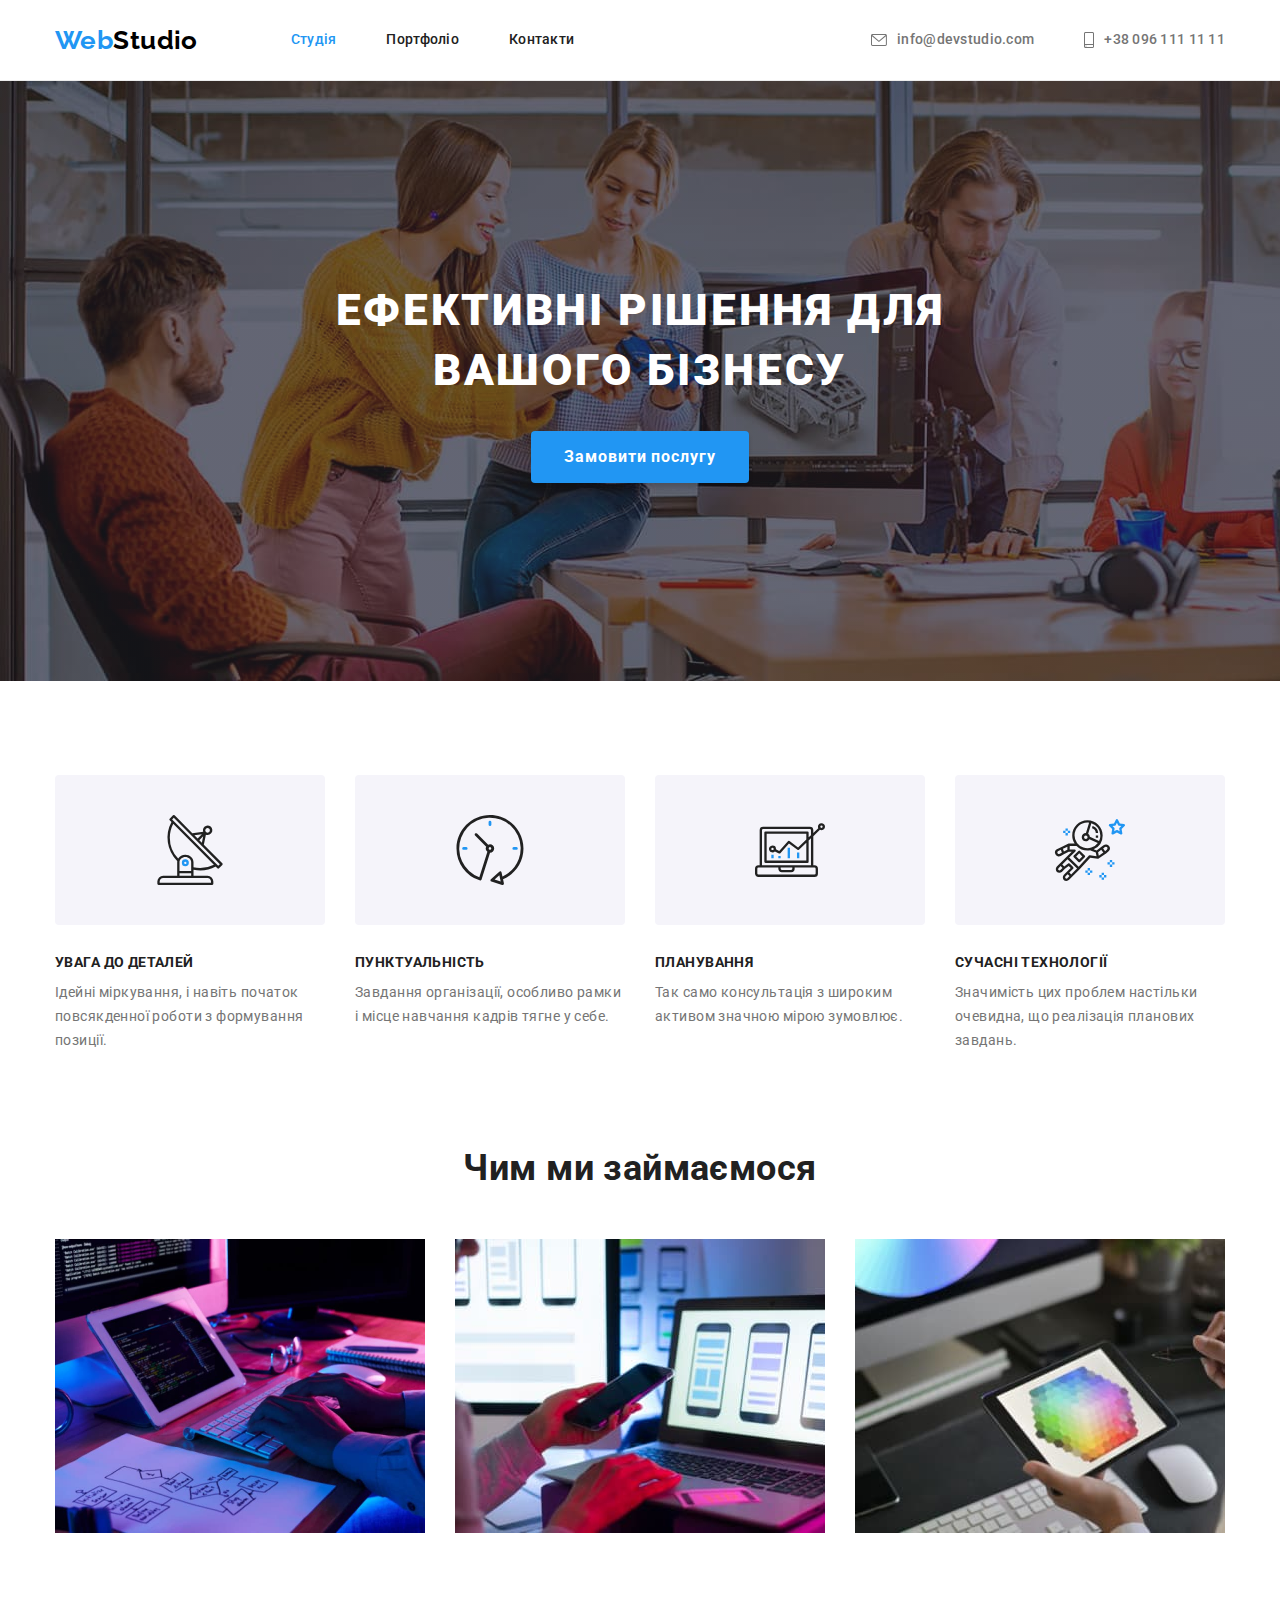
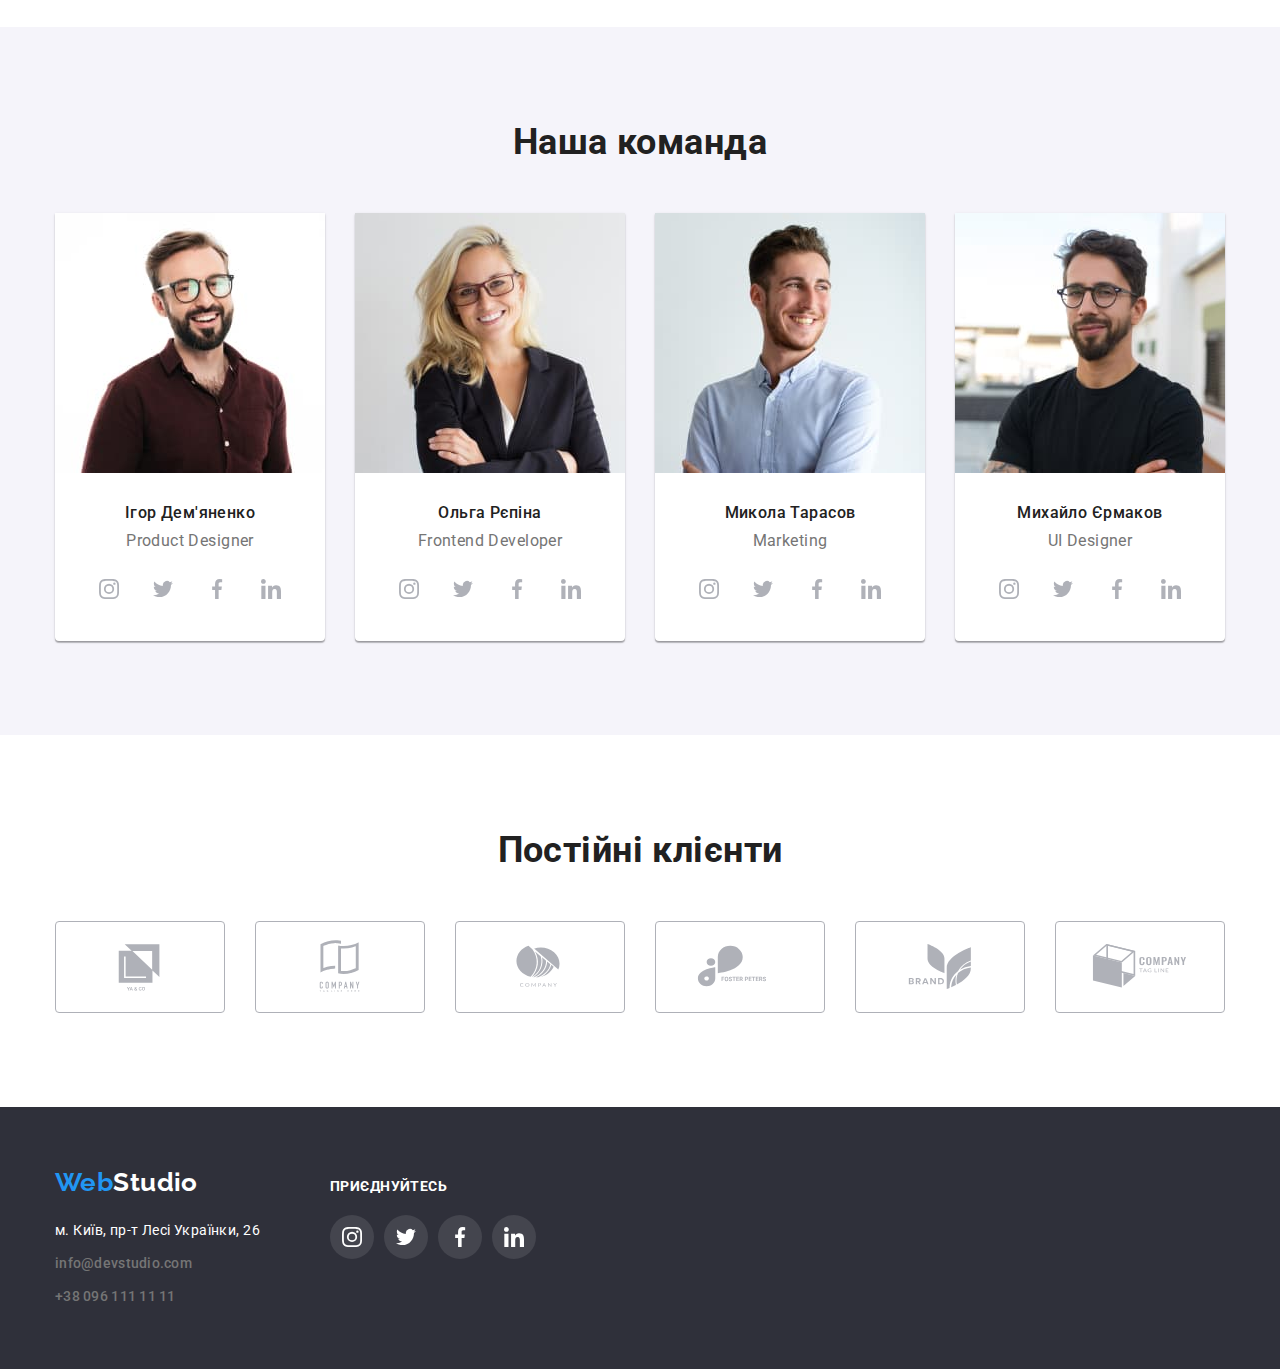
==== index.html @ b2837404 "Initial commit" ====
<!DOCTYPE html>
<html lang="uk">
<head>
    <meta charset="UTF-8">
    <meta http-equiv="X-UA-Compatible" content="IE=edge">
    <meta name="viewport" content="width=device-width, initial-scale=1.0">
    <title>Студія</title>
    <link href="https://fonts.googleapis.com/css2?family=Raleway:wght@700&family=Roboto:wght@400;500;700;900&display=swap"
        rel="stylesheet">
    <link rel="stylesheet" href="https://cdnjs.cloudflare.com/ajax/libs/modern-normalize/1.1.0/modern-normalize.min.css">
    <link rel="stylesheet" href="./css/style.css" />
</head>
<body class="page">
    <header class="page-header">
        <div class="container">
            <nav class="main-nav">
            <a class="logo-link" href="./index.html">Web<span class="logo-header">Studio</span></a>
            <ul class="site-nav list">
                <li class="item"><a class="link current" href="./index.html">Студія</a></li>
                <li class="item"><a class="link" href="./portfolio.html">Портфоліо</a></li>
                <li class="item"><a class="link" href="#contacts">Контакти</a></li>
            </ul>
            </nav>
            <ul class="site-nav-hc list">
                <li class="item"><a class="contact" href="mailto:info@devstudio.com">
                    <svg class="contacts-icon" width="16" height="12">
                        <use href="./images/sprite.svg#icon-envelope"></use>
                    </svg>
                    info@devstudio.com</a>
                </li>
                <li class="item"><a class="contact" href="tel:+380961111111">
                    <svg class="contacts-icon" width="10" height="16">
                        <use href="./images/sprite.svg#icon-smartphone"></use>
                    </svg>+38 096 111 11 11</a></li>
            </ul>
        </div>
    </header>
    <main>
        <!-- Заголовок з кнопкой -->
        <section class="hero">
                <h1 class="hero-title">Ефективні рішення для вашого бізнесу</h1>
                <button type="button" class="hero-button">Замовити послугу</button>
        </section>

        <!-- Головні якості Section-2 -->

        <section class="section-quality section">
            <div class="container">
                <h2 class="visually-hidden">Головні якості студії</h2>
                <ul class="list list-mqs">
                    <li  class="item-mqs">
                        <div class="icon-mqs"><svg>
                            <use href="./images/sprite.svg#icon-antenna"></use>
                        </svg></div>
                        <h3 class="section-title-minor">Увага до деталей</h3>
                        <p class="text-mqs">Ідейні міркування, і навіть початок повсякденної роботи з формування позиції.</p>
                    </li>
                    <li class="item-mqs">
                        <div class="icon-mqs"><svg>
                            <use href="./images/sprite.svg#icon-clock"></use>
                        </svg></div>
                        <h3 class="section-title-minor">Пунктуальність</h3>
                        <p class="text-mqs">Завдання організації, особливо рамки і місце навчання кадрів тягне у себе.</p>
                    </li>
                    <li class="item-mqs">
                        <div class="icon-mqs"><svg>
                            <use href="./images/sprite.svg#icon-diagram"></use>
                        </svg></div>
                        <h3 class="section-title-minor">Планування</h3>
                        <p class="text-mqs">Так само консультація з широким активом значною мірою зумовлює.</p>
                    </li>
                    <li class="item-mqs">
                        <div class="icon-mqs"><svg>
                            <use href="./images/sprite.svg#icon-astronaut"></use>
                        </svg></div>
                        <h3 class="section-title-minor">Сучасні технології</h3>
                        <p class="text-mqs">Значимість цих проблем настільки очевидна, що реалізація планових завдань.</p>
                    </li>
                </ul>
            </div>
        </section>

        <!--Роботи Section-3  -->

        <section class="section-work">
                <div class="container">
                    <h2 class="section-title">Чим ми займаємося</h2>
                        <ul class="list list-wwd">
                            <li class="item-wwd">
                                <img 
                                src="./images/image.jpg"   
                                alt="Програміст пише код за допомогою блок-схеми"
                                width="370"
                                height="294" /></li>
                            <li class="item-wwd">
                                <img 
                                src="./images/img(1).jpg" 
                                alt="Дівчина вибирає тему для смартфону" 
                                width="370" 
                                height="294" /></li>
                            <li class="item-wwd">
                                <img 
                                src="./images/img(2).jpg" 
                                alt="Дизайнер обирає колір на планшеті" 
                                width="370" 
                                height="294" /></li>
                        </ul>
                </div>   
        </section>

        <!--Команда Section-4  -->

        <section class="section-team section">
            <div class="container">
                <h2 class="section-title">Наша команда</h2>
                    <ul class="list list-team">
                        <li class="worker"><img src="./images/ihor-demidenko.jpg" alt="Ігор Дем'яненко" width="270" height="260" />
                            <div class="description-ourteam">
                                <h3 class="section-title-none">Ігор Дем'яненко</h3>
                                <p class="text-ourteam">Product Designer</p>
                                <ul class="social-network list">
                                <li class="social-item">                                  
                                    <a 
                                    class="social-link" 
                                    href="#" 
                                    target="_blank" 
                                    rel="noopener noreferrer" 
                                    aria-label="Instagram">
                                    <svg class="social-icon" width="20" height="20">
                                        <use href="./images/sprite.svg#icon-instagram"></use>
                                    </svg>
                                    </a>
                                </li>
                                <li class="social-item">
                                    <a 
                                    class="social-link"
                                    href="#"
                                    target="_blank"
                                    rel="noopener noreferrer"
                                    aria-label="Twitter">
                                    <svg class="social-icon" width="20" height="20">
                                        <use href="./images/sprite.svg#icon-twitter"></use>
                                    </svg>
                                    </a>
                                </li>
                                <li class="social-item">
                                    <a 
                                    class="social-link"
                                    href="#"
                                    target="_blank"
                                    rel="noopener noreferrer"
                                    aria-label="Instagram">
                                    <svg class="social-icon" width="20" height="20">
                                        <use href="./images/sprite.svg#icon-facebook"></use>
                                    </svg>
                                    </a>
                                </li>
                                <li class="social-item">
                                    <a 
                                    class="social-link"
                                    href="#"
                                    target="_blank"
                                    rel="noopener noreferrer"
                                    aria-label="Instagram">
                                    <svg class="social-icon" width="20" height="20">
                                        <use href="./images/sprite.svg#icon-linkedin"></use>
                                    </svg>
                                    </a>
                                </li>
                            </ul>
                        </div>    
                        </li>
                        <li class="worker"><img src="./images/olga-repina.jpg" alt="Ольга Рєпіна" width="270" height="260" />
                            <div class="description-ourteam">
                                <h3 class="section-title-none">Ольга Рєпіна</h3>
                                <p class="text-ourteam">Frontend Developer</p>
                                <ul class="social-network list">
                                <li class="social-item">
                                    <a class="social-link" href="#" target="_blank" rel="noopener noreferrer" aria-label="Instagram">
                                        <svg class="social-icon" width="20" height="20">
                                            <use href="./images/sprite.svg#icon-instagram"></use>
                                        </svg>
                                    </a>
                                </li>
                                <li class="social-item">
                                    <a class="social-link" href="#" target="_blank" rel="noopener noreferrer" aria-label="Twitter">
                                        <svg class="social-icon" width="20" height="20">
                                            <use href="./images/sprite.svg#icon-twitter"></use>
                                        </svg>
                                    </a>
                                </li>
                                <li class="social-item">
                                    <a class="social-link" href="#" target="_blank" rel="noopener noreferrer" aria-label="Instagram">
                                        <svg class="social-icon" width="20" height="20">
                                            <use href="./images/sprite.svg#icon-facebook"></use>
                                        </svg>
                                    </a>
                                </li>
                                <li class="social-item">
                                    <a class="social-link" href="#" target="_blank" rel="noopener noreferrer" aria-label="Instagram">
                                        <svg class="social-icon" width="20" height="20">
                                            <use href="./images/sprite.svg#icon-linkedin"></use>
                                        </svg>
                                    </a>
                                </li>
                            </ul>
                        </div>  
                        </li>
                        <li class="worker"><img src="./images/mykola-tarasov.jpg" alt="Микола Тарасов" width="270" height="260" />
                            <div class="description-ourteam">
                                <h3 class="section-title-none">Микола Тарасов</h3>
                                <p class="text-ourteam">Marketing</p>
                                <ul class="social-network list">
                                <li class="social-item">
                                    <a class="social-link" href="#" target="_blank" rel="noopener noreferrer" aria-label="Instagram">
                                        <svg class="social-icon" width="20" height="20">
                                            <use href="./images/sprite.svg#icon-instagram"></use>
                                        </svg>
                                    </a>
                                </li>
                                <li class="social-item">
                                    <a class="social-link" href="#" target="_blank" rel="noopener noreferrer" aria-label="Twitter">
                                        <svg class="social-icon" width="20" height="20">
                                            <use href="./images/sprite.svg#icon-twitter"></use>
                                        </svg>
                                    </a>
                                </li>
                                <li class="social-item">
                                    <a class="social-link" href="#" target="_blank" rel="noopener noreferrer" aria-label="Instagram">
                                        <svg class="social-icon" width="20" height="20">
                                            <use href="./images/sprite.svg#icon-facebook"></use>
                                        </svg>
                                    </a>
                                </li>
                                <li class="social-item">
                                    <a class="social-link" href="#" target="_blank" rel="noopener noreferrer" aria-label="Instagram">
                                        <svg class="social-icon" width="20" height="20">
                                            <use href="./images/sprite.svg#icon-linkedin"></use>
                                        </svg>
                                    </a>
                                </li>
                            </ul>
                        </div>    
                        </li>
                        <li class="worker"><img src="./images/mykhailo-yermakov.jpg" alt="Михайло Єрмаков" width="270" height="260" />
                            <div class="description-ourteam">
                                <h3 class="section-title-none">Михайло Єрмаков</h3>
                                <p class="text-ourteam">UI Designer</p>
                                <ul class="social-network list">
                                <li class="social-item">
                                    <a class="social-link" href="#" target="_blank" rel="noopener noreferrer" aria-label="Instagram">
                                        <svg class="social-icon" width="20" height="20">
                                            <use href="./images/sprite.svg#icon-instagram"></use>
                                        </svg>
                                    </a>
                                </li>
                                <li class="social-item">
                                    <a class="social-link" href="#" target="_blank" rel="noopener noreferrer" aria-label="Twitter">
                                        <svg class="social-icon" width="20" height="20">
                                            <use href="./images/sprite.svg#icon-twitter"></use>
                                        </svg>
                                    </a>
                                </li>
                                <li class="social-item">
                                    <a class="social-link" href="#" target="_blank" rel="noopener noreferrer" aria-label="Instagram">
                                        <svg class="social-icon" width="20" height="20">
                                            <use href="./images/sprite.svg#icon-facebook"></use>
                                        </svg>
                                    </a>
                                </li>
                                <li class="social-item">
                                    <a class="social-link" href="#" target="_blank" rel="noopener noreferrer" aria-label="Instagram">
                                        <svg class="social-icon" width="20" height="20">
                                            <use href="./images/sprite.svg#icon-linkedin"></use>
                                        </svg>
                                    </a>
                                </li>
                            </ul>
                        </div>  
                        </li>
                    </ul>
            </div>
        </section>
        <section class="clients section">
            <div class="clients-content container">
                <h2 class="section-title">Постійні клієнти</h2>
                <ul class="clients-list list">
                    <li class="clients-item">
                        <a class="clients-link" href="#" target="_blank" rel="noopener noreferrer">
                            <svg class="clients-icon" width="106" height="60">
                                <use href="./images/sprite.svg#icon-logo1">
                                </use>
                            </svg>
                        </a>
                    </li>
                    <li class="clients-item">
                        <a class="clients-link" href="#" target="_blank" rel="noopener noreferrer">
                            <svg class="clients-icon" width="106" height="60">
                                <use href="./images/sprite.svg#icon-logo2">
                                </use>
                            </svg>
                        </a>
                    </li>
                    <li class="clients-item">
                        <a class="clients-link" href="#" target="_blank" rel="noopener noreferrer">
                            <svg class="clients-icon" width="106" height="60">
                                <use href="./images/sprite.svg#icon-logo3">
                                </use>
                            </svg>
                        </a>
                    </li>
                    <li class="clients-item">
                        <a class="clients-link" href="#" target="_blank" rel="noopener noreferrer">
                            <svg class="clients-icon" width="106" height="60">
                                <use href="./images/sprite.svg#icon-logo4">
                                </use>
                            </svg>
                        </a>
                    </li>
                    <li class="clients-item">
                        <a class="clients-link" href="#" target="_blank" rel="noopener noreferrer">
                            <svg class="clients-icon" width="106" height="60">
                                <use href="./images/sprite.svg#icon-logo5">
                                </use>
                            </svg>
                        </a>
                    </li>
                    <li class="clients-item">
                        <a class="clients-link" href="#" target="_blank" rel="noopener noreferrer">
                            <svg class="clients-icon" width="106" height="60">
                                <use href="./images/sprite.svg#icon-logo6">
                                </use>
                            </svg>
                        </a>
                    </li>
                </ul>
            </div>
        </section>
    </main>

    <!-- Футер -->

    <footer>
        <div class="container footer-container">
                <div><a class="logo-link" href="./index.html">Web<span class="logo-footer">Studio</span></a>
                <address>
                    <ul class="site-nav-fc list">
                        <li><a class="address" href="https://goo.gl/maps/CPtrU1FHBa2aNyZL9" target="_blank" rel="noopener noreferrer nofollow">м. Київ, пр-т Лесі Українки, 26</a></li>
                        <li><a class="contact" href="mailto:info@devstudio.com">info@devstudio.com</a></li>
                        <li><a class="contact" href="tel:+380961111111">+38 096 111 11 11</a></li>
                    </ul>   
                </address>
                </div>
            <div class="network">
                <p class="network-title">Приєднуйтесь</p>
                    <ul class="network-list list">
                        <li class="network-item">
                            <a class="network-link" href="#" target="_blank" rel="noopener noreferrer">
                                <svg class="network-icon" width="20" height="20">
                                    <use href="./images/sprite.svg#icon-instagram"></use>
                                </svg>
                            </a>
                        </li>
                        <li class="network-item">
                            <a class="network-link" href="#" target="_blank" rel="noopener noreferrer">
                                <svg class="network-icon" width="20" height="20">
                                    <use href="./images/sprite.svg#icon-twitter"></use>
                                </svg>
                            </a>
                        </li>
                        <li class="network-item">
                            <a class="network-link" href="" target="_blank" rel="noopener noreferrer">
                                <svg class="network-icon" width="20" height="20">
                                    <use href="./images/sprite.svg#icon-facebook"></use>
                                </svg>
                            </a>
                        </li>
                        <li class="network-item">
                            <a class="network-link" href="" target="_blank" rel="noopener noreferrer">
                                <svg class="network-icon" width="20" height="20">
                                    <use href="./images/sprite.svg#icon-linkedin"></use>
                                </svg>
                            </a>
                        </li>
                    </ul>
                </div>
        </div>    
    </footer>
</body>
</html>
---- css/style.css ----
:root {
   /* Text colors */
    --primary-txt-cl: #757575;
    --title-txt-cl: #212121;
    --accent-txt-cl: #2196F3 ;
    --text-white: #ffffff;
    --logo-header: #000000;
    --logo-footer: #ffffff;
    /* Background */
    --primary-white-cl: #ffffff;
    --accent-bg-cl: #2196F3;
    --gray-bg-cl: #2F303A;
    --additional-gray-cl: #F5F4FA;
    --clients-gray-cl: #AFB1B8;
    /* Colors for button */
    --btn-radio-bg: #F5F4FA;
    --text-bt-cl: #ffffff;
    --active-bg-cl: #188CE8;
    /* border-bottom */
    --border-bottom-header: #ECECEC;
    --border-div: #EEEEEE;
    /* network */
    --network-notact: #AFB1B8;
}
    
body {
    font-size: 14px;
    line-height: 1.71;
    font-family: 'Roboto', sans-serif;
    letter-spacing: 0.03em;

    color: var(--primary-txt-cl);
    background-color: var(--primary-white-cl);
}

.text {
    color: #757575;

    text-decoration: none;
    font-size: 16px;
    line-height: 1.88;
}

h1,
h2,
h3,
h4,
h5,
h6,
p,
ul {
    margin: 0px;
    padding: 0px;
}

.container {
    margin-left: auto;
    margin-right: auto;
    padding-left: 15px;
    padding-right: 15px;
    width: 1200px;
}

.section {
    padding-top: 94px;
    padding-bottom: 94px;
}

img {
    display: block;
}

.list {
    margin: 0;
    padding: 0;
    list-style: none;
}
/* ========== header ========== */
/* LOGO */

.logo-link {
    color: var(--accent-txt-cl);
    font-family: Raleway, sans-serif;
      
    font-weight: 700;
    font-size: 26px;    
    line-height: 1.19; 
    text-decoration: none; 
}

.logo-header {
    color: var(--logo-header);
}

.logo-footer {
    color: var(--logo-footer);
}



.page-header {
    border-bottom: 1px solid var(--border-bottom-header);
}

.page-header .container {
    display: flex;  
}
/* ----навігація---- */
.site-nav {
    display: flex;
    margin-left: 93px;
}

.main-nav {
    display: flex;
    align-items: center;
}


.site-nav .item:not(:last-child) {
    margin-right: 50px;
}

.site-nav .link {
    display: block;
    padding-top: 32px;
    padding-bottom: 32px;

    color: var(--title-txt-cl);
         
    font-weight: 500;
    font-size: 14px;
    line-height: 1.14;
    letter-spacing: 0.02em;
}

.link {
    text-decoration: none;
}

.site-nav .link:hover,
.site-nav .link:focus {
    color: var(--accent-txt-cl);
}

.site-nav-hc {
    display: flex;
    margin-left: auto;
    align-items: center;
}

.site-nav-hc .item+.item {
    margin-left: 50px;
}


.site-nav-hc .contact {
    display: flex;
    padding-top: 32px;
    padding-bottom: 32px;
    color: var(--primary-txt-cl);
    align-items: center;
    

    font-weight: 500;
    font-size: 14px;
    line-height: 1.14;
    letter-spacing: 0.02em;
    text-decoration: none;
    font-style: normal;
}

.contacts-icon {
    margin-right: 10px;
    fill: currentColor;
}

.contact:hover,
.contact:focus {
    color: var(--accent-txt-cl);
}
.contact:hover .contacts-icon,
.contact:focus .contacts-icon {
    fill: currentColor;
}

.link.current {
    color: var(--accent-txt-cl);
}


/* ========= hero ========== */

.hero {
    max-width: 1600px;
    height: 600px;
    margin-right: auto;
    margin-left: auto;
    padding-top: 200px;
    padding-bottom: 200px;
    background-image: linear-gradient(to right, rgba(47, 48, 58, 0.4), rgba(47, 48, 58, 0.4)), url(../images/hero-bg.jpg);
    background-repeat: no-repeat;
    background-size: cover;

    text-align: center;
    background-color: var(--gray-bg-cl);
}
.hero-title {
    margin-top: 0;
    margin-bottom: 30px;
    color: var(--text-white);
    font-weight: 900;
    font-size: 44px;
    line-height: 1.36;
    /* or 136% */
    text-align: center;
    letter-spacing: 0.06em;
    text-transform: uppercase;
    width: 700px;
    margin-right: auto;
    margin-left: auto;
}

.hero-button {
    display: inline-block;
    padding: 10px 32px;
    min-width: 216px;
    box-shadow: 0px 4px 4px rgba(0, 0, 0, 0.15);
    border-radius: 4px;
    border: 1px solid transparent;
    
    color: var(--text-bt-cl);
    background-color: var(--accent-bg-cl);

    font-family: inherit; 
    font-weight: 700;
    font-size: 16px;
    line-height: 1.88;
    letter-spacing: 0.06em;
    text-align: center;

    cursor: pointer;
}

.hero-button:focus,
.hero-button:hover {
    color: var(--text-bt-cl);
    background-color: var(--active-bg-cl);
    font-family: inherit;
}




/* ============ section-2 ============== */

.list-mqs {
    display: flex;
}

.item-mqs {
    width: 270px;
}
.item-mqs:not(:last-child) {
    margin-right: 30px;
}

.icon-mqs {
    display: flex;
    justify-content: center;

    margin-bottom: 30px;
    min-height: 120px;
    border-radius: 4px;
    background-color: var(--additional-gray-cl);
}


.visually-hidden {
    position: absolute;
    white-space: nowrap;
    width: 1px;
    height: 1px;
    overflow: hidden;
    border: 0;
    padding: 0;
    clip: rect(0 0 0 0);
    clip-path: inset(50%);
    margin: -1px;  
}

.text-mqs {
    font-size: 14px;
    line-height: 1.71;
}

.section-title-minor {
    color: var(--title-txt-cl);

    font-weight: 700;
    font-size: 14px;
    line-height: 1.14;
    text-transform: uppercase;

    margin-bottom: 10px;
}

/* =========== section-3(work) ================= */

.section-work {
    padding-top: 0;
    padding-bottom: 94px;
}

.section-title {
    color: var(--title-txt-cl);
    
    font-weight: 700;
    font-size: 36px;
    line-height: 1.17;
    text-align: center;

    margin-bottom: 50px;
}

.list-wwd {
    display: flex;
}

.item-wwd:not(:last-child) {
    margin-right: 30px;
}

.section-title-none {
    color: var(--title-txt-cl);

    font-weight: 500;
    font-size: 16px;
    line-height: 1.19;
    
    margin-bottom: 10px;
}
.list-title {
    color: var(--title-txt-cl);

    font-weight: 700;
    font-size: 18px;
    line-height: 2;
    letter-spacing: 0.06em;
    text-decoration: none;
}


.list-link {
    display: block;
    text-decoration: none;
}

/* Button */
.button {
    color: var(--title-txt-cl);
    background-color: var(--primary-bg-cl);
    font-family: inherit;
}


.button.radio {
    color: var(--title-txt-cl);
    background-color: var(--primary-bg-cl);

    font-family: inherit;
    font-weight: 500;
    font-size: 16px;
    line-height: 1.62;
    cursor: pointer;
}
.button.radio:focus,
.button.radio:hover {
    color: var(--text-bt-cl);
    background-color: var(--accent-bg-cl);
    font-family: inherit;
} 


/* =========== section-team ============ */
.section-team {
    background: var(--additional-gray-cl);
}

.list-team {
    display: flex;
}

.text-ourteam {
    font-size: 16px;
    line-height: 1.18;
    margin-bottom: 16px;
}

.worker {
    text-align: center;
    background: var(--primary-white-cl);
    box-shadow: 0px 1px 3px rgba(0, 0, 0, 0.12), 0px 1px 1px rgba(0, 0, 0, 0.14), 0px 2px 1px rgba(0, 0, 0, 0.2);
    border-radius: 0px 0px 4px 4px;
}

.worker:not(:last-child) {
    margin-right: 30px;
}

.description-ourteam {
    padding: 30px;
}

/* ==========social-network======== */
.social-network {
    display: flex;
    gap: 10px;
    justify-content: center;
}

.social-link {
    display: flex;
    align-items: center;
    justify-content: center;
    
    width: 44px;
    height: 44px;

    border-radius: 50%;
    color: var(--network-notact);
    background-color: var(--primary-white-cl);
}


.social-link:hover, 
.social-link:focus {
    color: var(--text-bt-cl); 
    background-color: var(--accent-bg-cl);
}

.social-icon {
    fill: currentColor;
}

/* ============= Clients ============== */

.clients-content .section-title {
    margin-bottom: 50px;
}

.clients-list {
    display: flex;
}

.clients-link {
    display: flex;
    justify-content: center;
    align-items: center;
    min-width: 170px;
    min-height: 92px;
    border: 1px solid var(--clients-gray-cl);
    border-radius: 4px;
    color: var(--clients-gray-cl);
} 

.clients-link:hover,
.clients-link:focus {
    border: 1px solid var(--accent-bg-cl);
    color: var(--accent-txt-cl);
}

.clients-icon {
    fill: currentColor;
}

.clients-item:not(:last-child) {
    margin-right: 30px;
}


/* ================== Portfolio ======================  */
/* ================ filter portfolio ================= */

.menu-btn {
    display: flex;
    justify-content: center;
    margin-bottom: 50px;
}

.item-btn:not(:last-child) {
    margin-right: 8px;
}

.button.radio {
    display: inline-block;
    padding: 6px 22px;
    min-width: 73px;

    color: var(--title-txt-cl);
    background-color: var(--btn-radio-bg);
    
    border-radius: 4px;
    border: 1px solid transparent;

    font-family: inherit;
    font-weight: 500;
    font-size: 16px;
    line-height: 1.62;

    cursor: pointer;
}

.button.radio:focus,
.button.radio:hover {
    color: var(--text-bt-cl);
    background-color: var(--accent-bg-cl);
    box-shadow: 0px 3px 1px rgba(0, 0, 0, 0.1), 0px 1px 2px rgba(0, 0, 0, 0.08), 0px 2px 2px rgba(0, 0, 0, 0.12);
    font-family: inherit
}
.list-link:hover,
.list-link:focus {
    box-shadow: 0px 1px 1px rgba(0, 0, 0, 0.12), 0px 4px 4px rgba(0, 0, 0, 0.06), 1px 4px 6px rgba(0, 0, 0, 0.16);
}

/* =============== Cписок ============= */

.list-prj {
    display: flex;
    flex-wrap: wrap;
    margin-right: -30px;
    margin-bottom: -30px;
}
.item-prj {
    width: calc(100% / 3 - 30px); 
    margin-right: 30px;
    margin-bottom: 30px;
}



.card-prj {
    padding: 20px 24px;
}

.list-title {
    margin-bottom: 4px;
}

.item-prj div {
    border-left: 1px solid var(--border-div);
    border-bottom: 1px solid var(--border-div);
    border-right: 1px solid var(--border-div);
}


/* ===========footer========= */

footer {
    background: var(--gray-bg-cl);
    padding-top: 60px;
    padding-bottom: 60px;
}

.footer-container {
    display: flex;
    gap: 70px;
    align-items: baseline
}

address {
    margin-top: 20px;
}

.site-nav-fc li:not(:last-child) {
    margin-bottom: 9px;
}  

.address {
    color: var(--text-bt-cl);

    font-size: 14px;
    line-height: 1.71;
    letter-spacing: 0.03em;
    text-decoration: none;
    font-style: normal;
}

.network-title {
    margin-bottom: 20px;

    font-weight: 700;
    line-height: 1.14;
    text-transform: uppercase;
    color: var(--text-white);
}

.network-list {
    display: flex;
    gap: 10px;
}

.network-link {
    display: flex;
    justify-content: center;
    align-items: center;

    width: 44px;
    height: 44px;
    
    border-radius: 50%;
    fill: var(--text-white);
    background-color: rgba(255, 255, 255, 0.1);
}

.network-link:hover,
.network-link:focus {
    background-color: var(--accent-bg-cl);
}
/* .network-title {
    font-style: normal;
    font-weight: 700;
    line-height: 1.14;
    text-transform: uppercase;

    color: var(--text-white);
}

.social-network {
    display: flex;
    gap: 10px;
    justify-content: center;
}

.social-link {
    display: flex;
    align-items: center;
    justify-content: center;

    width: 44px;
    height: 44px;

    border-radius: 50%;
    color: var(--network-notact);
    background-color: 
} */


.social-link:hover,
.social-link:focus {
    color: var(--text-bt-cl);
    background-color: var(--accent-bg-cl);
}

.social-icon {
    fill: currentColor;
}


    /* Контакти */
.site-nav-fc .contact {
    color: var(--primary-txt-cl);
    font-weight: 500;
    font-size: 14px;
    line-height: 1.14;
    letter-spacing: 0.02em;
    text-decoration: none;
    font-style: normal;
}

.site-nav-fc .contact:hover,
.site-nav-fc .contact:focus {
    color: var(--accent-txt-cl);
}
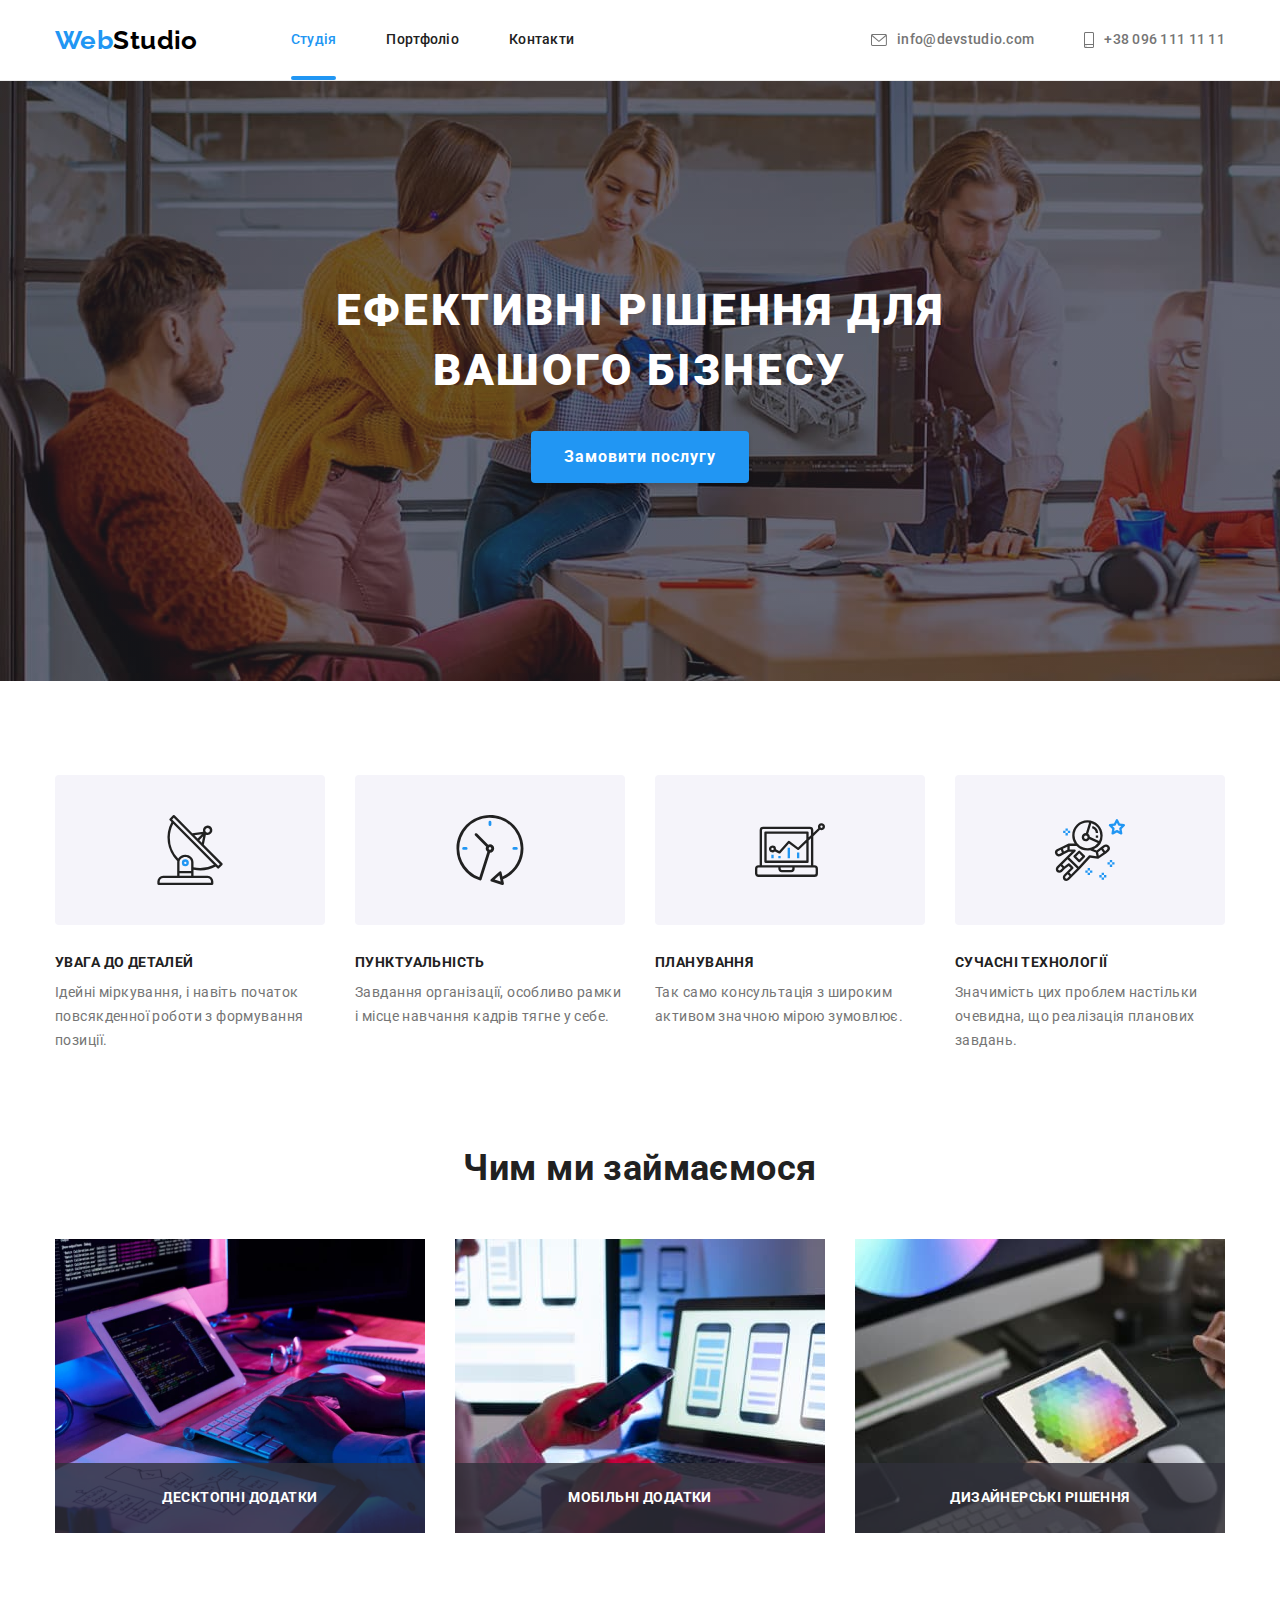
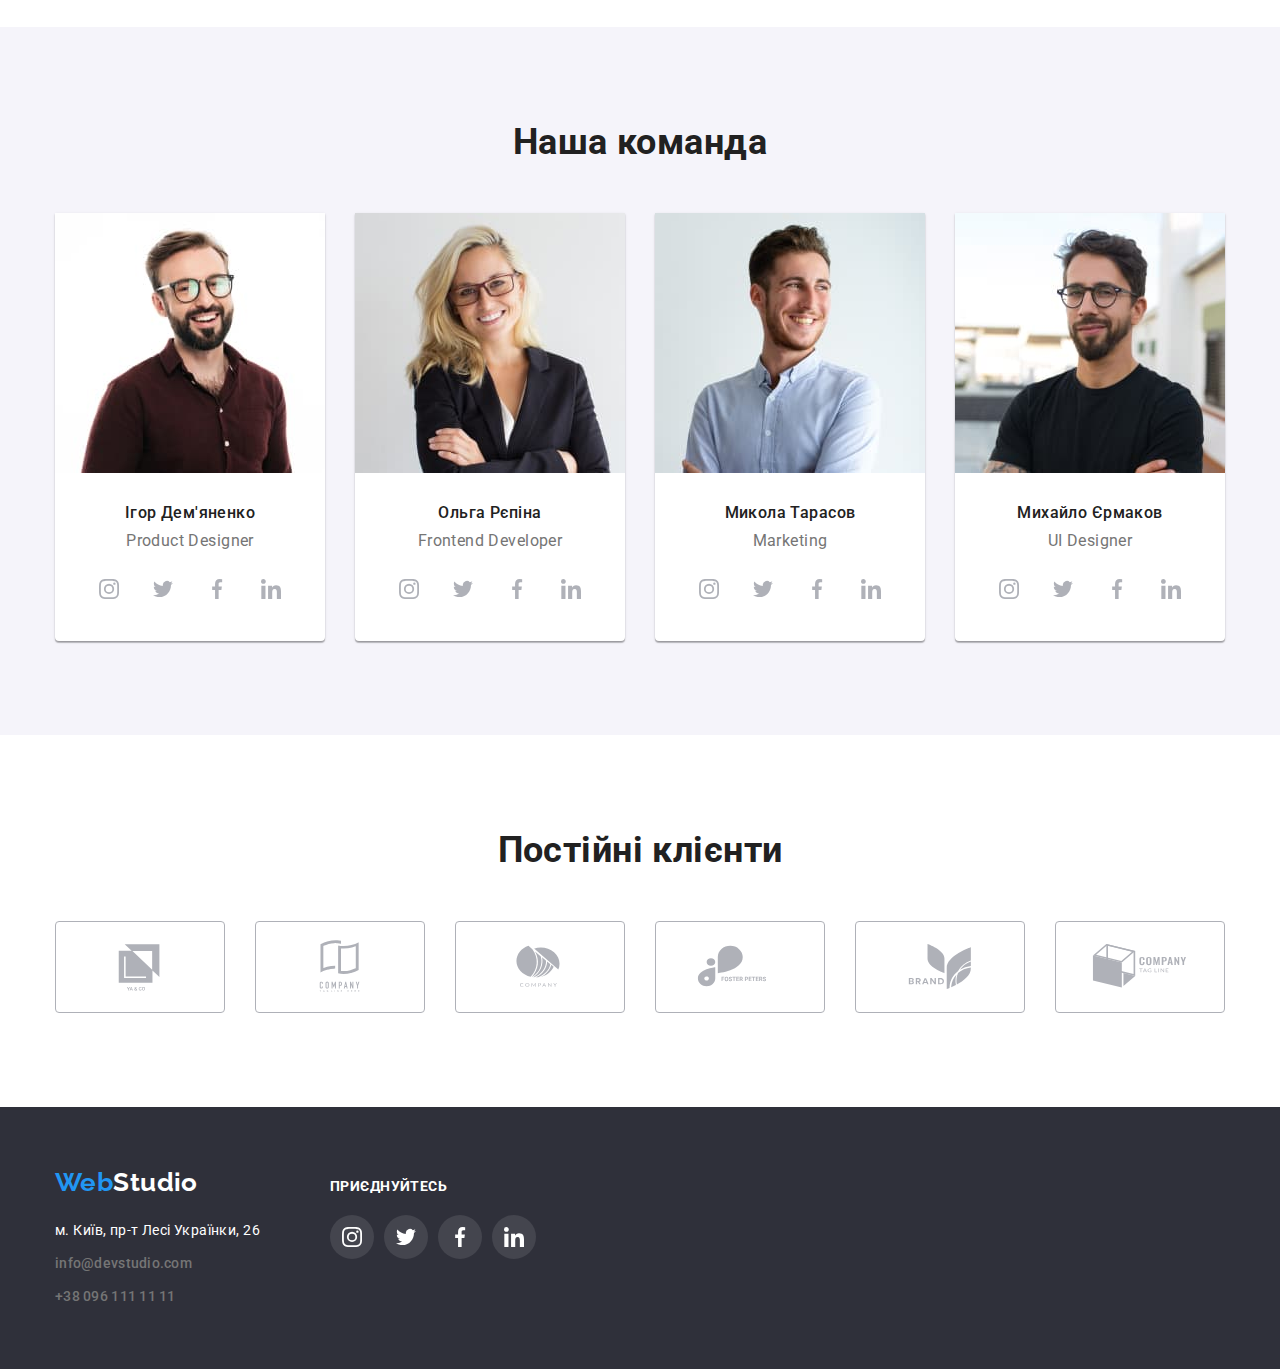
==== commit 71686571: "commit 1" ====
--- a/index.html
+++ b/index.html
@@ -87,23 +87,35 @@
                     <h2 class="section-title">Чим ми займаємося</h2>
                         <ul class="list list-wwd">
                             <li class="item-wwd">
+                                <div class="thumb-wwd">
                                 <img 
                                 src="./images/image.jpg"   
                                 alt="Програміст пише код за допомогою блок-схеми"
                                 width="370"
-                                height="294" /></li>
+                                height="294" />
+                                <p class="by-line-wwd">Десктопні додатки</p>
+                                </div>
+                            </li>
                             <li class="item-wwd">
+                                <div class="thumb-wwd">
                                 <img 
                                 src="./images/img(1).jpg" 
                                 alt="Дівчина вибирає тему для смартфону" 
                                 width="370" 
-                                height="294" /></li>
+                                height="294" />
+                                <p class="by-line-wwd">Мобільні додатки</p>
+                                </div>
+                            </li>
                             <li class="item-wwd">
+                                <div class="thumb-wwd">
                                 <img 
                                 src="./images/img(2).jpg" 
                                 alt="Дизайнер обирає колір на планшеті" 
                                 width="370" 
-                                height="294" /></li>
+                                height="294" />
+                                <p class="by-line-wwd">Дизайнерські рішення</p>
+                                </div>
+                            </li>
                         </ul>
                 </div>   
         </section>
--- a/css/style.css
+++ b/css/style.css
@@ -96,8 +96,6 @@
     color: var(--logo-footer);
 }
 
-
-
 .page-header {
     border-bottom: 1px solid var(--border-bottom-header);
 }
@@ -105,10 +103,29 @@
 .page-header .container {
     display: flex;  
 }
+
+.link.current::after {
+    content: '';
+    display: block;
+    
+    width: 100%;
+    height: 4px;
+    background-color: currentColor;
+
+    position: absolute;
+    bottom: 0;
+    left: 0;
+    border-radius: 2px;
+}
+
 /* ----навігація---- */
 .site-nav {
     display: flex;
     margin-left: 93px;
+}
+
+.site-nav .item {
+    position: relative;
 }
 
 .main-nav {
@@ -132,6 +149,8 @@
     font-size: 14px;
     line-height: 1.14;
     letter-spacing: 0.02em;
+
+    transition: color 250ms cubic-bezier(0.4, 0, 0.2, 1);
 }
 
 .link {
@@ -168,6 +187,8 @@
     letter-spacing: 0.02em;
     text-decoration: none;
     font-style: normal;
+
+    transition: color 250ms cubic-bezier(0.4, 0, 0.2, 1);
 }
 
 .contacts-icon {
@@ -240,6 +261,8 @@
     text-align: center;
 
     cursor: pointer;
+
+    transition: color 250ms cubic-bezier(0.4, 0, 0.2, 1);
 }
 
 .hero-button:focus,
@@ -327,6 +350,31 @@
     display: flex;
 }
 
+.thumb-wwd {
+    position: relative;
+}
+
+.by-line-wwd {
+    position: absolute;
+    left: 0;
+    bottom: 0;
+
+    width: 100%;
+    height: 70px;
+
+    background-color: rgba(47, 48, 58, 0.8);
+
+    font-weight: 700;
+    font-size: 14px;
+    line-height: 1.14;
+    text-align: center;
+    text-transform: uppercase;
+    
+    color: var(--text-white);
+
+    padding: 27px 0px;
+}
+
 .item-wwd:not(:last-child) {
     margin-right: 30px;
 }
@@ -356,30 +404,7 @@
     text-decoration: none;
 }
 
-/* Button */
-.button {
-    color: var(--title-txt-cl);
-    background-color: var(--primary-bg-cl);
-    font-family: inherit;
-}
-
-
-.button.radio {
-    color: var(--title-txt-cl);
-    background-color: var(--primary-bg-cl);
-
-    font-family: inherit;
-    font-weight: 500;
-    font-size: 16px;
-    line-height: 1.62;
-    cursor: pointer;
-}
-.button.radio:focus,
-.button.radio:hover {
-    color: var(--text-bt-cl);
-    background-color: var(--accent-bg-cl);
-    font-family: inherit;
-} 
+
 
 
 /* =========== section-team ============ */
@@ -430,6 +455,8 @@
     border-radius: 50%;
     color: var(--network-notact);
     background-color: var(--primary-white-cl);
+
+    transition: background-color 250ms cubic-bezier(0.4, 0, 0.2, 1);
 }
 
 
@@ -462,6 +489,8 @@
     border: 1px solid var(--clients-gray-cl);
     border-radius: 4px;
     color: var(--clients-gray-cl);
+
+    transition: color 250ms cubic-bezier(0.4, 0, 0.2, 1);
 } 
 
 .clients-link:hover,
@@ -481,7 +510,34 @@
 
 /* ================== Portfolio ======================  */
 /* ================ filter portfolio ================= */
-
+/* Button */
+.button {
+    color: var(--title-txt-cl);
+    background-color: var(--primary-bg-cl);
+    font-family: inherit;
+}
+
+
+/* .button.radio {
+    color: var(--title-txt-cl);
+    background-color: var(--primary-bg-cl);
+
+    font-family: inherit;
+    font-weight: 500;
+    font-size: 16px;
+    line-height: 1.62;
+    cursor: pointer;
+
+    transition: color 250ms cubic-bezier(0.4, 0, 0.2, 1), 
+            background-color 250ms cubic-bezier(0.4, 0, 0.2, 1),
+            box-shadow 250ms cubic-bezier(0.4, 0, 0.2, 1);
+}
+.button.radio:focus,
+.button.radio:hover {
+    color: var(--text-bt-cl);
+    background-color: var(--accent-bg-cl);
+    font-family: inherit;
+}  */
 .menu-btn {
     display: flex;
     justify-content: center;
@@ -509,6 +565,10 @@
     line-height: 1.62;
 
     cursor: pointer;
+
+    transition: color 250ms cubic-bezier(0.4, 0, 0.2, 1),
+            background-color 250ms cubic-bezier(0.4, 0, 0.2, 1),
+            box-shadow 250ms cubic-bezier(0.4, 0, 0.2, 1);
 }
 
 .button.radio:focus,
@@ -518,6 +578,11 @@
     box-shadow: 0px 3px 1px rgba(0, 0, 0, 0.1), 0px 1px 2px rgba(0, 0, 0, 0.08), 0px 2px 2px rgba(0, 0, 0, 0.12);
     font-family: inherit
 }
+
+.list-link {
+    transition: box-shadow 250ms cubic-bezier(0.4, 0, 0.2, 1);
+}
+
 .list-link:hover,
 .list-link:focus {
     box-shadow: 0px 1px 1px rgba(0, 0, 0, 0.12), 0px 4px 4px rgba(0, 0, 0, 0.06), 1px 4px 6px rgba(0, 0, 0, 0.16);
@@ -537,7 +602,36 @@
     margin-bottom: 30px;
 }
 
-
+.overlay-prj {
+    position: relative;
+    overflow: hidden;
+}
+
+.overlay {
+    position: absolute;
+    left: 0;
+    top: 100%;
+    width: 100%;
+    height: 100%;
+    padding: 63px 24px;
+
+    transform: translateY(0); 
+
+    color: var(--text-white);
+    background-color: rgba(33, 150, 243, 0.9);
+
+    font-weight: 400;
+    font-size: 18px;
+    line-height: 1.56;  
+    
+    transition: transform 250ms cubic-bezier(0.4, 0, 0.2, 1);
+}
+
+.overlay-prj:hover .overlay,
+.overlay-prj:focus .overlay {
+    outline: none;
+    transform: translateY(-100%);
+}
 
 .card-prj {
     padding: 20px 24px;
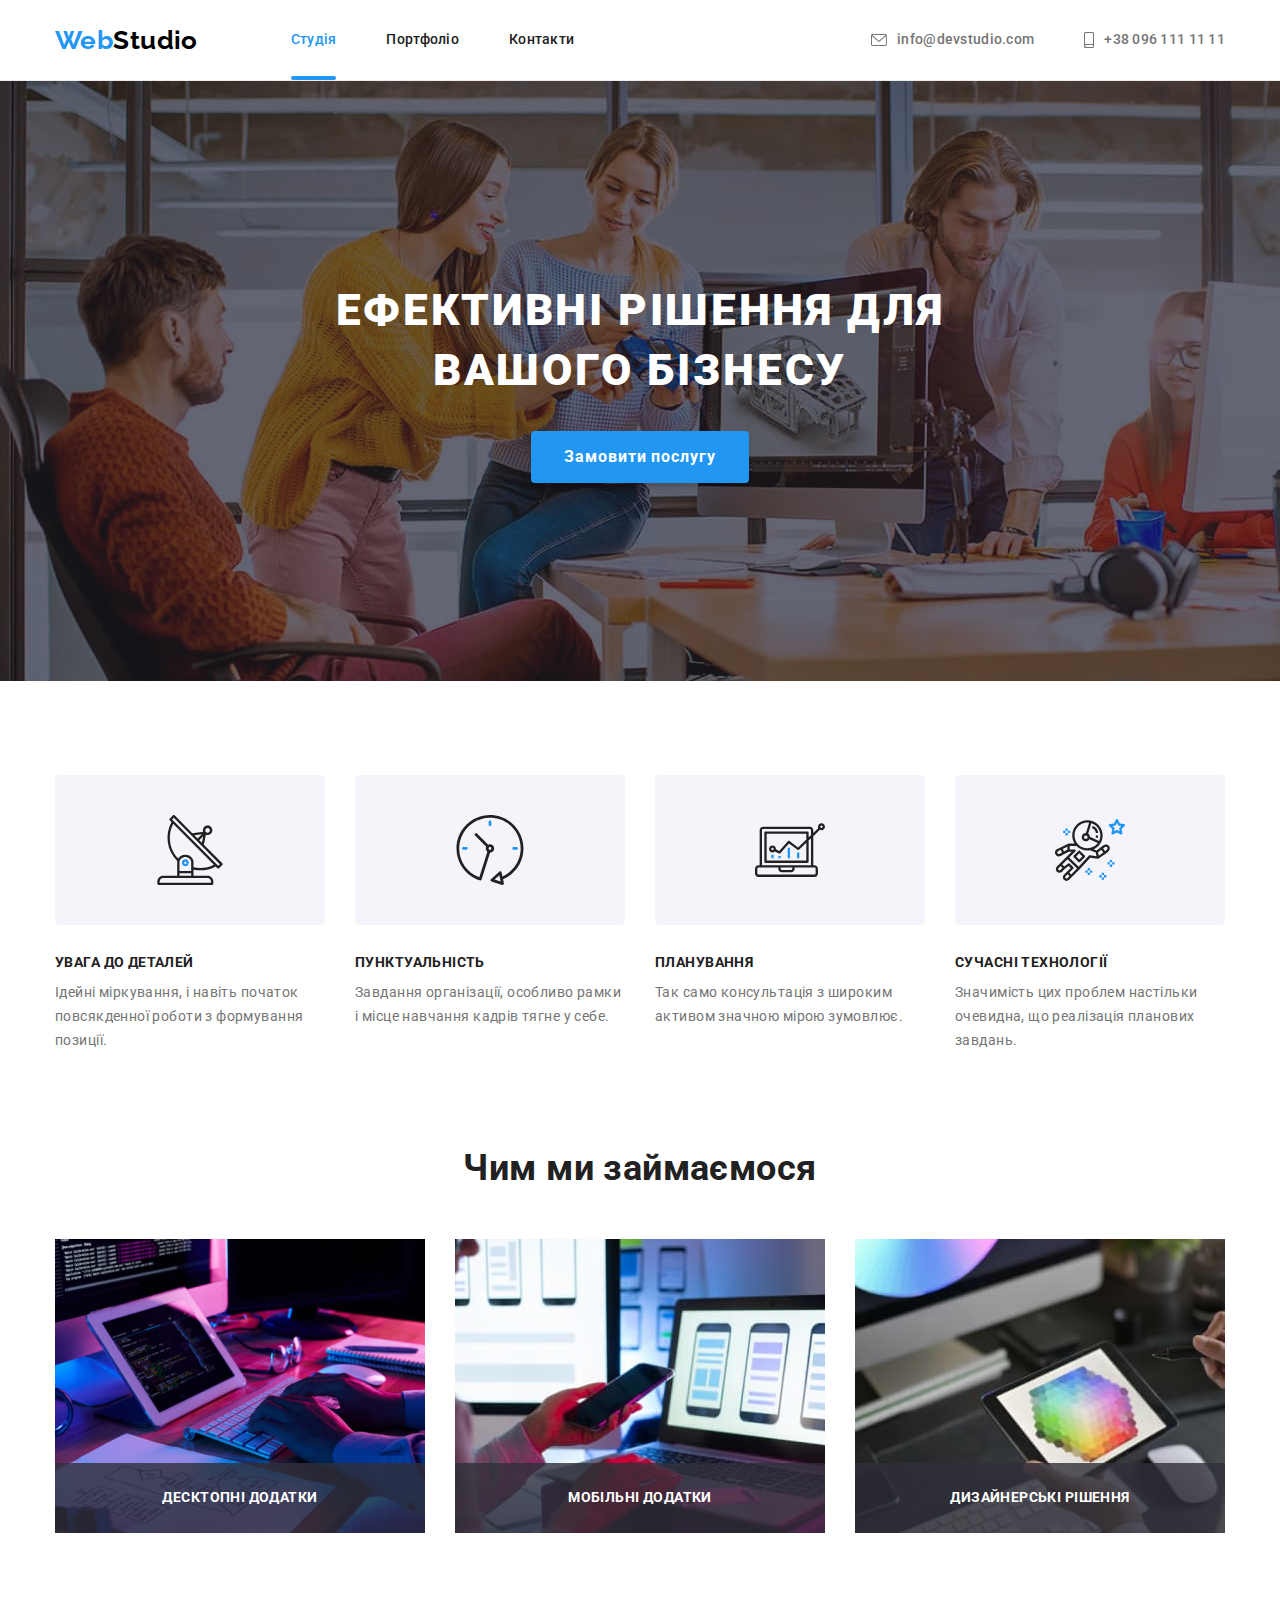
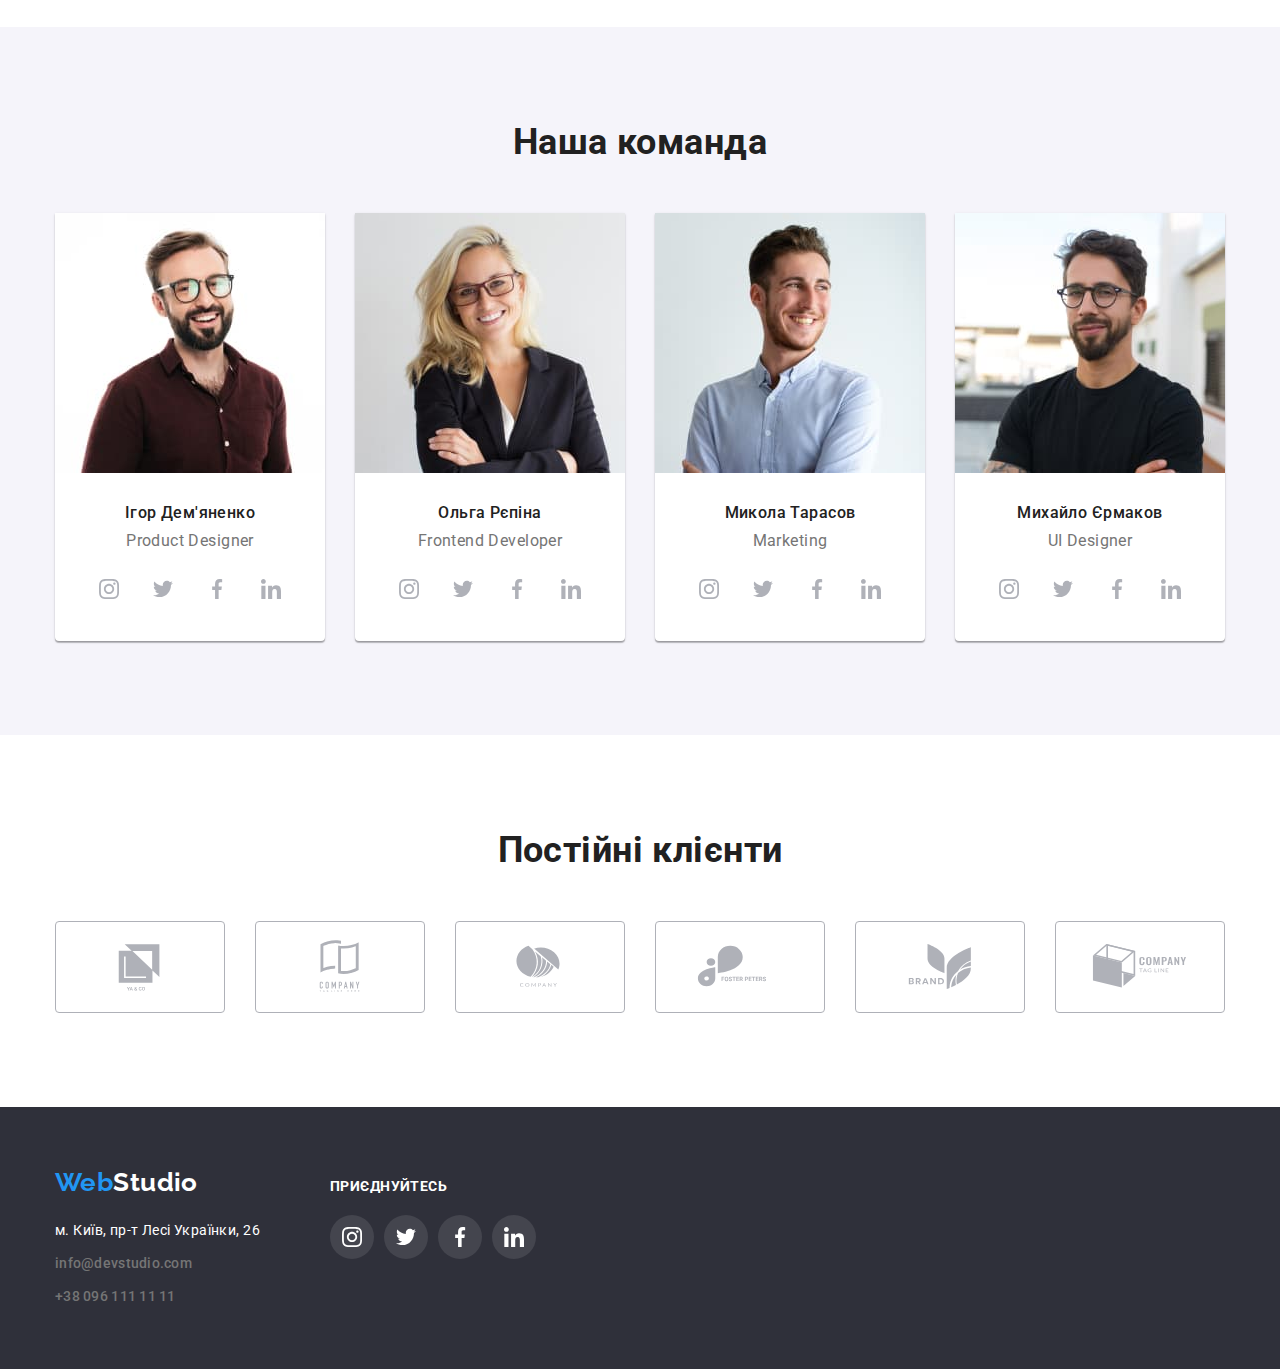
==== commit 67f7ff0f: "commit 2" ====
--- a/index.html
+++ b/index.html
@@ -39,7 +39,16 @@
         <!-- Заголовок з кнопкой -->
         <section class="hero">
                 <h1 class="hero-title">Ефективні рішення для вашого бізнесу</h1>
-                <button type="button" class="hero-button">Замовити послугу</button>
+                <button data-modal-open type="button" class="hero-button">Замовити послугу</button>
+                <div class="backdrop is-hidden" data-modal>
+                    <div class="modal">
+                        <button type="button" class="btn-close" data-modal-close>
+                            <svg width="18" height="18" class="icon-close">
+                                <use href="./images/sprite.svg#icon-close"></use>
+                            </svg>
+                        </button>
+                    </div>
+                </div>
         </section>
 
         <!-- Головні якості Section-2 -->
@@ -398,5 +407,6 @@
                 </div>
         </div>    
     </footer>
+    <script src="./js/modal.js"></script>
 </body>
 </html>--- a/css/style.css
+++ b/css/style.css
@@ -272,6 +272,72 @@
     font-family: inherit;
 }
 
+.backdrop {
+    position: fixed;
+    top: 0;
+    left: 0;
+    width: 100%;
+    height: 100%;
+    background-color: rgba(0, 0, 0, 0.2);
+    visibility: visible;
+    transition: opacity 250ms cubic-bezier(0.4, 0, 0.2, 1),
+        visibility 250ms cubic-bezier(0.4, 0, 0.2, 1);
+}
+.is-hidden {
+    opacity: 0;
+    visibility: hidden;
+    pointer-events: none;
+}
+
+.modal {
+    position: absolute;
+    top: 50%;
+    left: 50%;
+    transform: translate(-50%, -50%);
+
+    min-width: 528px;
+    min-height: 521px;
+
+    background-color: var(--primary-white-cl);
+    box-shadow: 0px 1px 3px rgba(0, 0, 0, 0.12), 0px 1px 1px rgba(0, 0, 0, 0.14),
+        0px 2px 1px rgba(0, 0, 0, 0.2);
+    border-radius: 4px;
+}
+
+.btn-close {
+    background-color: var(--primary-white-cl);
+    color: var(--logo-header);
+
+    display: flex;
+    justify-content: center;
+    align-items: center;
+
+    width: 30px;
+    height: 30px;
+
+    position: absolute;
+    top: 8px;
+    right: 8px;
+
+    border-radius: 50%;
+    border: 1px solid rgba(78, 62, 62, 0.1);
+
+    transition: color 250ms cubic-bezier(0.4, 0, 0.2, 1),
+        border-color 250ms cubic-bezier(0.4, 0, 0.2, 1);
+}
+
+.icon-close {
+    padding: 0;
+    fill: currentColor;
+}
+
+.btn-close:hover,
+.btn-close:focus {
+    color: var(--accent-bg-cl);
+    border-color: var(--accent-bg-cl);
+    fill: var(--accent-bg-cl);
+    outline: none;
+}
 
 
 
@@ -705,6 +771,8 @@
     border-radius: 50%;
     fill: var(--text-white);
     background-color: rgba(255, 255, 255, 0.1);
+
+    transition: background-color 250ms cubic-bezier(0.4, 0, 0.2, 1);
 }
 
 .network-link:hover,
